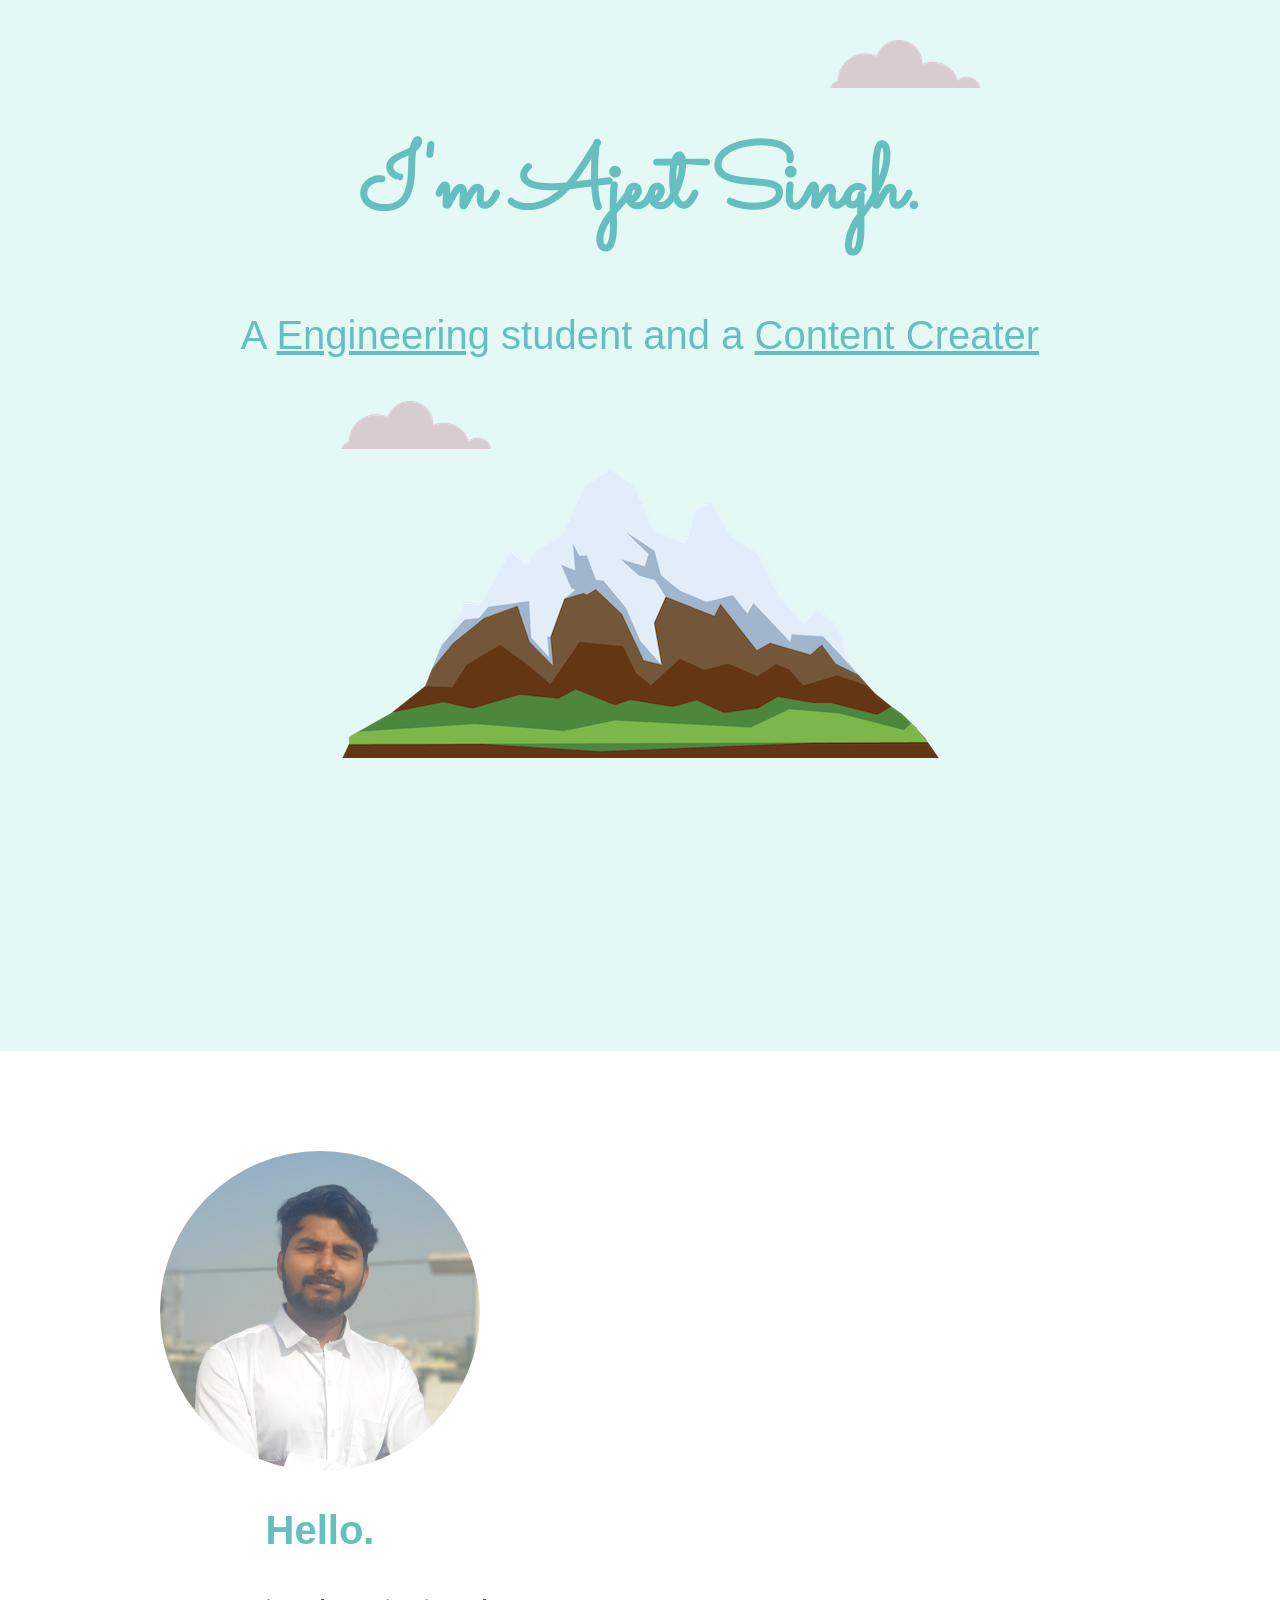
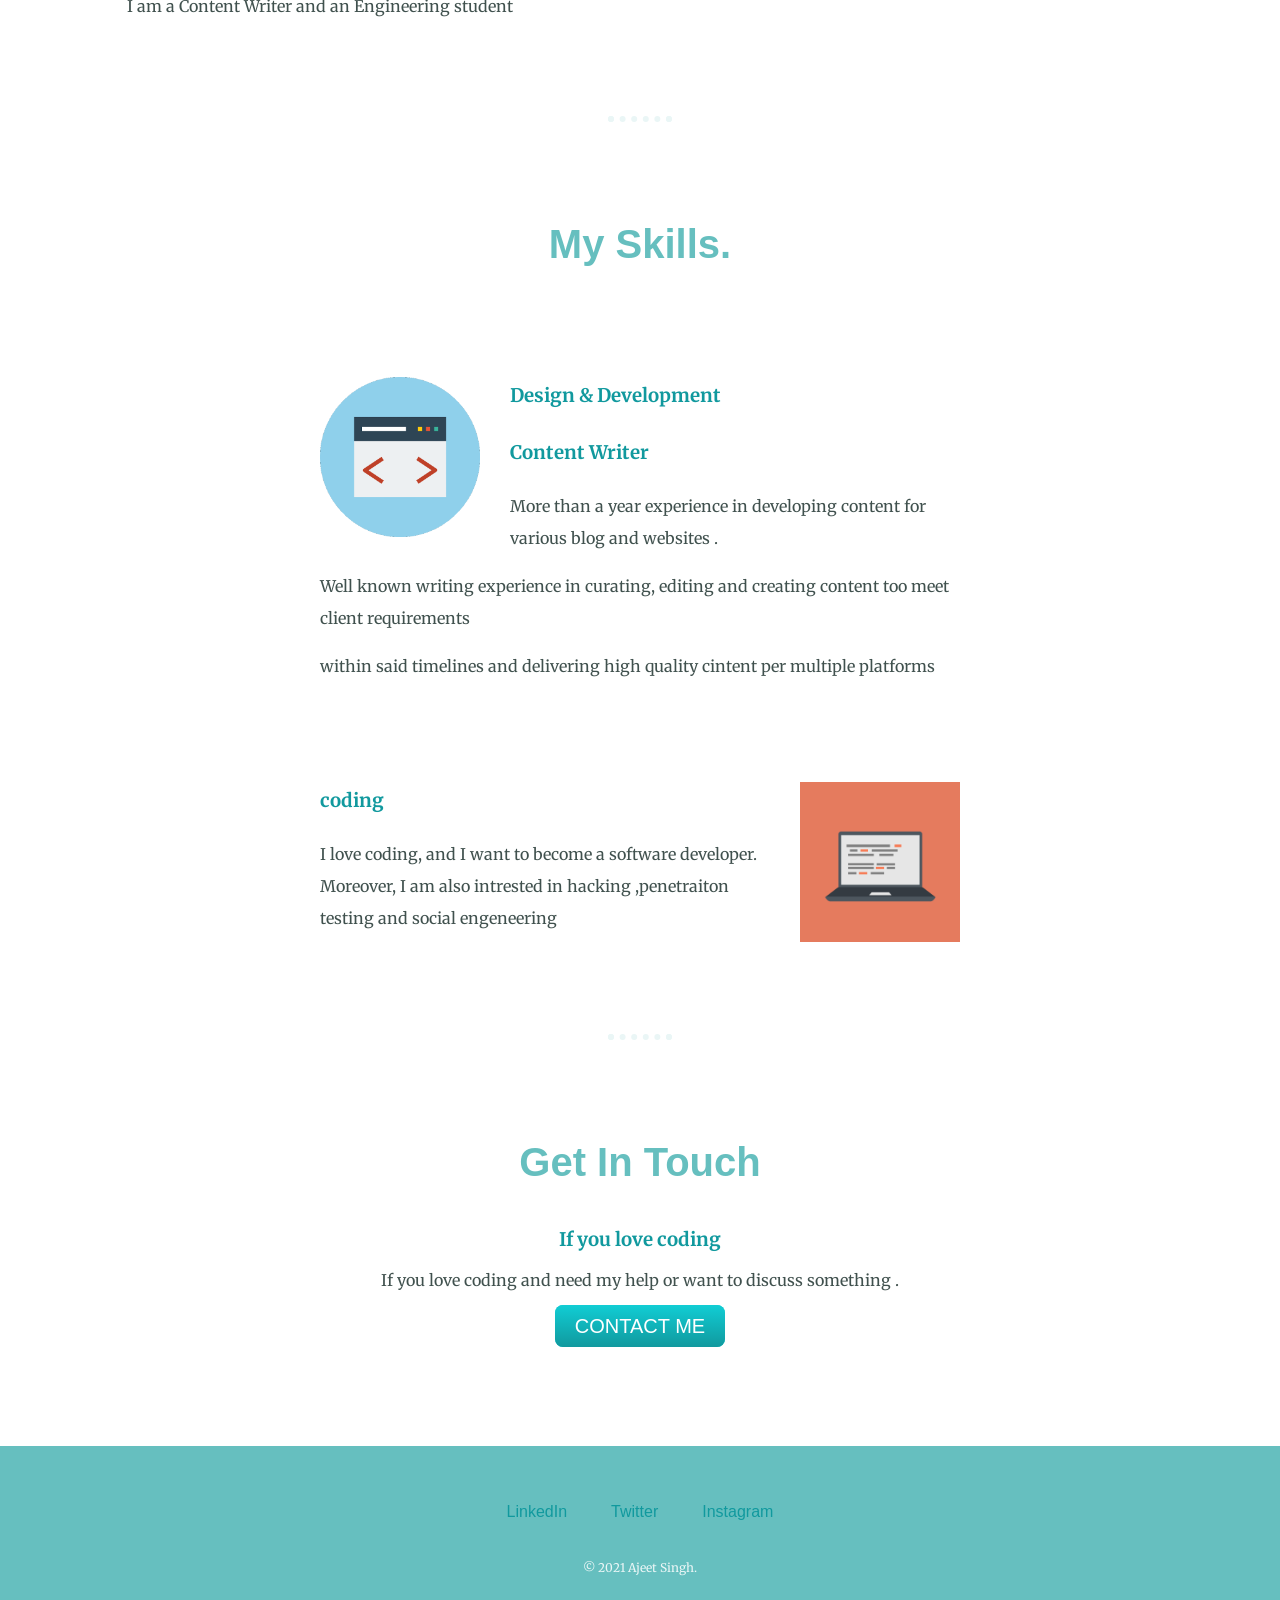
==== index.html @ 9bbdfbdd "Add files via upload" ====
<!DOCTYPE html>
<html lang="en" dir="ltr">
  <head>
    <meta charset="utf-8">
    <title>Ajeet Singh</title>
    <link rel="stylesheet" href="css/style.css">
    
    <link href="https://fonts.googleapis.com/css2?family=Merriweather:wght@300&family=Sacramento&display=swap" rel="stylesheet">
  </head>
  <body>
    <div class="top">
      <img class="top-cloud"src="images/cloud.png" alt="Cloud image">
      <h1>I'm Ajeet Singh.</h1>
      <h2 class="sub">A <span class="eng">Engineering</span> student and a <span class="eng">Content Creater</span></h2>
      <img class="bottom-cloud"src="images/cloud.png" alt="Cloud image">
      <img src="images/mountain.png" alt="Mountain image">
      <canvas class="particles-js-canvas-e1" width="1349" height="300" style="width:100%;height:100%"></canvas>
    </div>
    <div class="middle-container">
      <div class="profile">
        <img class="profile" src="img.jpeg" alt="Profile picture">
        <h2>Hello.</h2>
        <p class="intro">I am a Content Writer and an Engineering student</p>
      </div>
      <hr>
      <div class="skills">
        <h2>My Skills.</h2>
        <div class="skill-row">
          <img class="code-img" src="images/code image.gif" alt="Code Image">
          <h3>Design & Development </h3>
          <h3>Content Writer</h3>
          <p class="dd"> More than a year experience in developing content for various blog and websites .</p>
          <p> Well known writing experience in curating, editing and creating content too meet client requirements </p>
          <p>within said timelines and delivering high quality cintent per multiple platforms</p>
        </div>
        <div class="skill-row">
          <img class="comp-img" src="images/computer.png" alt="Computer Ima">
          <h3>coding</h3>
          <p class="bb">I love coding, and I want to become a software developer. Moreover, I am also intrested in hacking ,penetraiton testing and social engeneering</p>
        </div>
      </div>
      <hr>
      <div class="contact-me">
        <h2>Get In Touch</h2>
        <h3>If you love coding</h3>
        <p class="contactt-masssage">If you love coding and need my help or want to discuss something .</p>
        <a class="btn" href="mailto:ajeetsingh7632@email.com">CONTACT ME</a>
      </div>
    </div>


    <div class="bottom-container">
      <a class="footer-link" href="https://www.linkedin.com/in/ajeet-singh-66810616a">LinkedIn</a>
      <a class="footer-link" href="https://twitter.com/">Twitter</a>
      <a class="footer-link" href="https://www.instagram.com/">Instagram</a>
      <p class="copyright">© 2021 Ajeet Singh.</p>
    </div>
<!-- <script src="https://cdnjs.cloudflare.com/ajax/libs/OwlCarousel2/2.2.1/owl.carousel.js"></script>
<script src="./js/app.js"></script>
<script src="https://cdnjs.cloudflare.com/ajax/libs/uikit/3.0.0-beta.40/js/uikit.min.js"></script>
<script src="https://cdnjs.cloudflare.com/ajax/libs/uikit/3.0.0-beta.40/js/uikit-icons.min.js"></script> -->
  </body>
</html>
---- css/style.css ----
.profile{
  border-radius: 50%;
  height: 50%;
  width: 50%;
}
body{
  margin: 0;
  font-family: 'Merriweather', serif;
  text-align: center;
  color: #40514E;
}

hr{
  border: dotted #EAF6F6 6px;
  border-bottom: none;
  width: 4%;
  margin: 100px auto;
}
h1{
  line-height: 2;
  font-size: 5.625rem;
  margin: 0 auto 0 auto;
  font-family: 'Sacramento', cursive;
  margin-top: 50px auto 0 auto;
color: #66BFBF;
}

h2{
  font-size: 2.5rem;
  font-family: 'Montserrat',sans-serif;
  padding-bottom: 10px;
  color: #66BFBF;
}

h3{
color: #11999E;
}

a{
color: #11999E;
line-height: 2;
font-family: 'Montserrat',sans-serif;
margin: 10px 20px;
text-decoration: none;
}

a:hover {
  color: #EAF6F6;
}

.skill-row{
  width: 50%;
  margin: 100px auto 100px auto;
  text-align: left;
  line-height: 2;
}

.sub{
  font-weight: normal;
}
.top{
  background-color: #E4F9F5;
  position: relative;
  padding-top: 100px;
    }
.middle-container{
margin: 100px 0;
}

.bottom-container{
  background-color: #66BFBF;
  padding: 50px 0 20px;

  }
  .intro{

  }
.eng{text-decoration: underline;}

.top-cloud{
  position: absolute;
  right: 300px;
  top: 40px;
}
.bottom-cloud{
  position: absolute;
}

.code-img{
  width: 25%;
  float: left;
  margin-right: 30px;
}
.comp-img{
  width: 25%;
  float: right;
  margin-left: 30px;
}

.contact-message{
  width: 40%;
  margin: 40px auto 60px;

}
.btn {
  background: #11cdd4;
  background-image: -webkit-linear-gradient(top, #11cdd4, #11999e);
  background-image: -moz-linear-gradient(top, #11cdd4, #11999e);
  background-image: -ms-linear-gradient(top, #11cdd4, #11999e);
  background-image: -o-linear-gradient(top, #11cdd4, #11999e);
  background-image: linear-gradient(to bottom, #11cdd4, #11999e);
  -webkit-border-radius: 8;
  -moz-border-radius: 8;
  border-radius: 8px;
  font-family: 'Montserrat',sans-serif;;
  color: #ffffff;
  font-size: 20px;
  padding: 10px 20px 10px 20px;
  text-decoration: none;
}

.btn:hover {
  background: #30e3cb;
  background-image: -webkit-linear-gradient(top, #30e3cb, #2bc4ad);
  background-image: -moz-linear-gradient(top, #30e3cb, #2bc4ad);
  background-image: -ms-linear-gradient(top, #30e3cb, #2bc4ad);
  background-image: -o-linear-gradient(top, #30e3cb, #2bc4ad);
  background-image: linear-gradient(to bottom, #30e3cb, #2bc4ad);
  text-decoration: none;
}
.copyright{
  color: #EAF6F6;
  font-size: .75rem;
  padding: 20px 0 ;
}
/*--------------------------------------------------*/
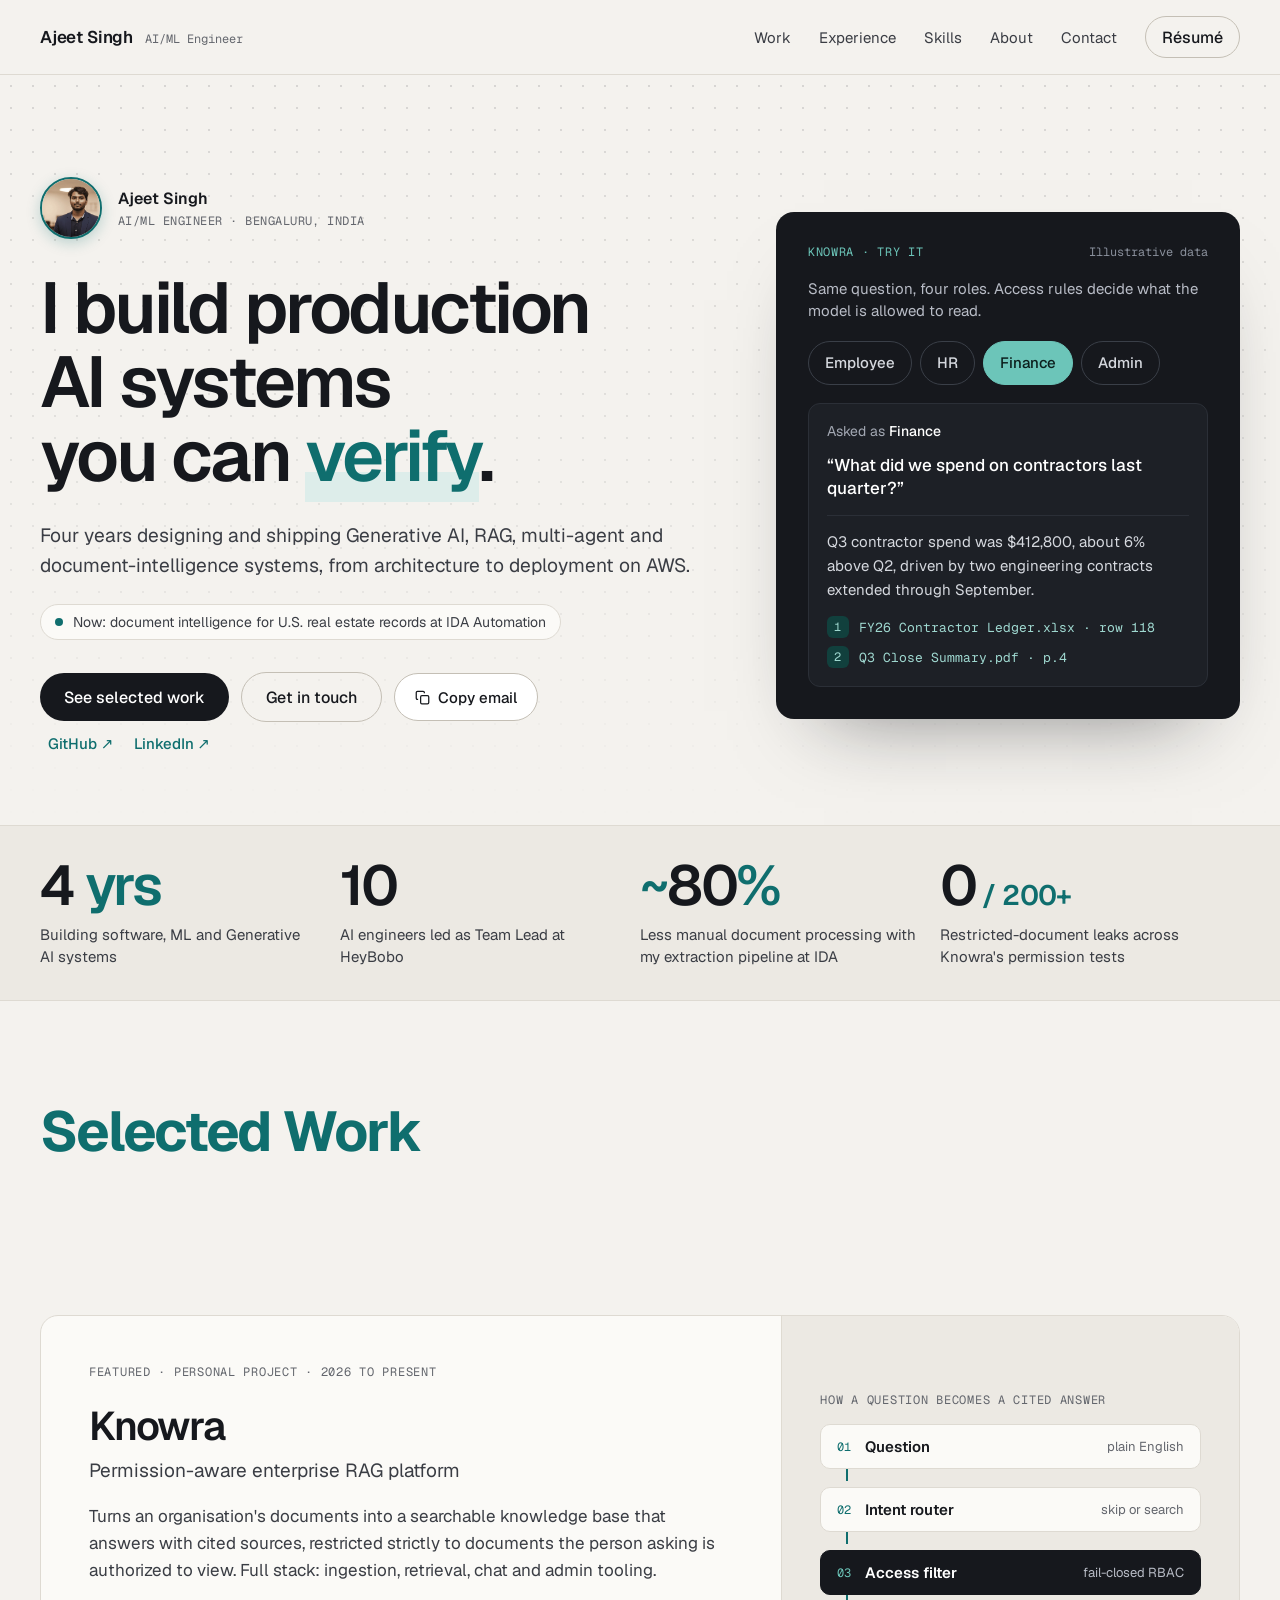
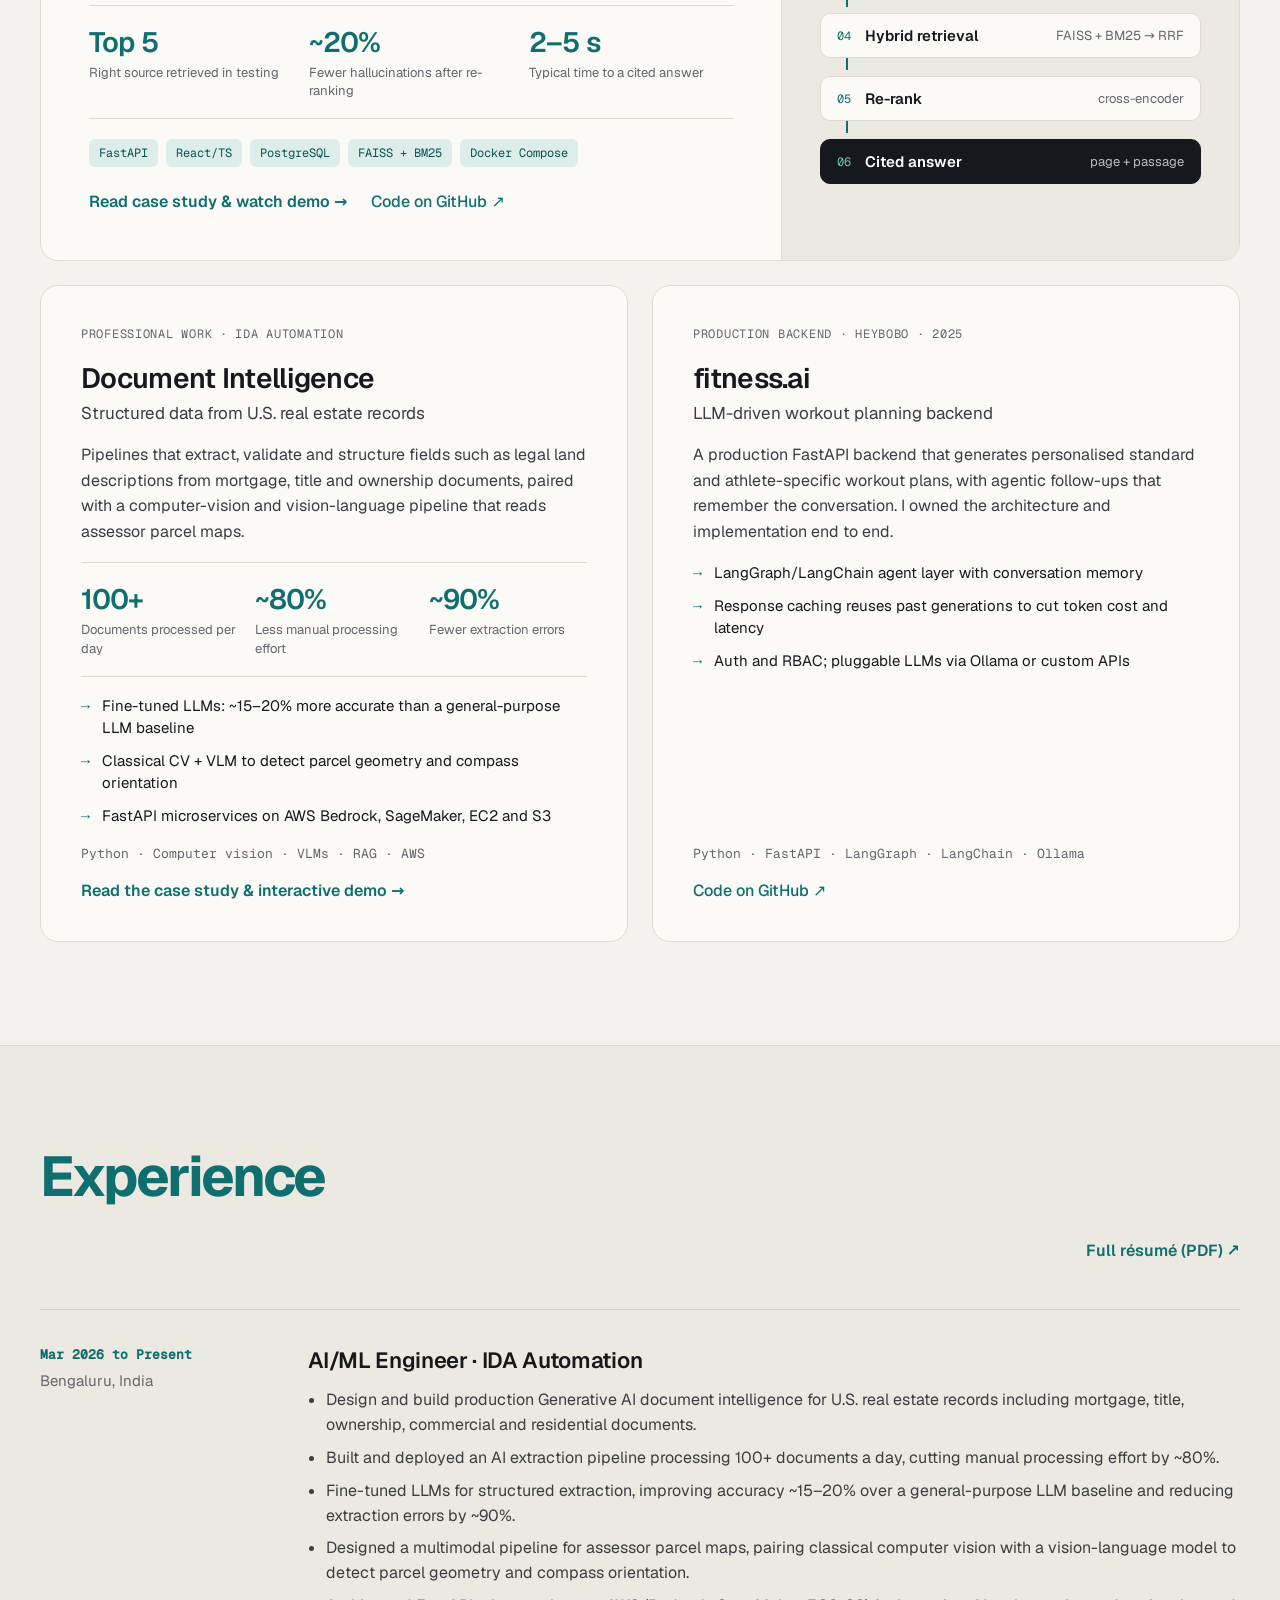
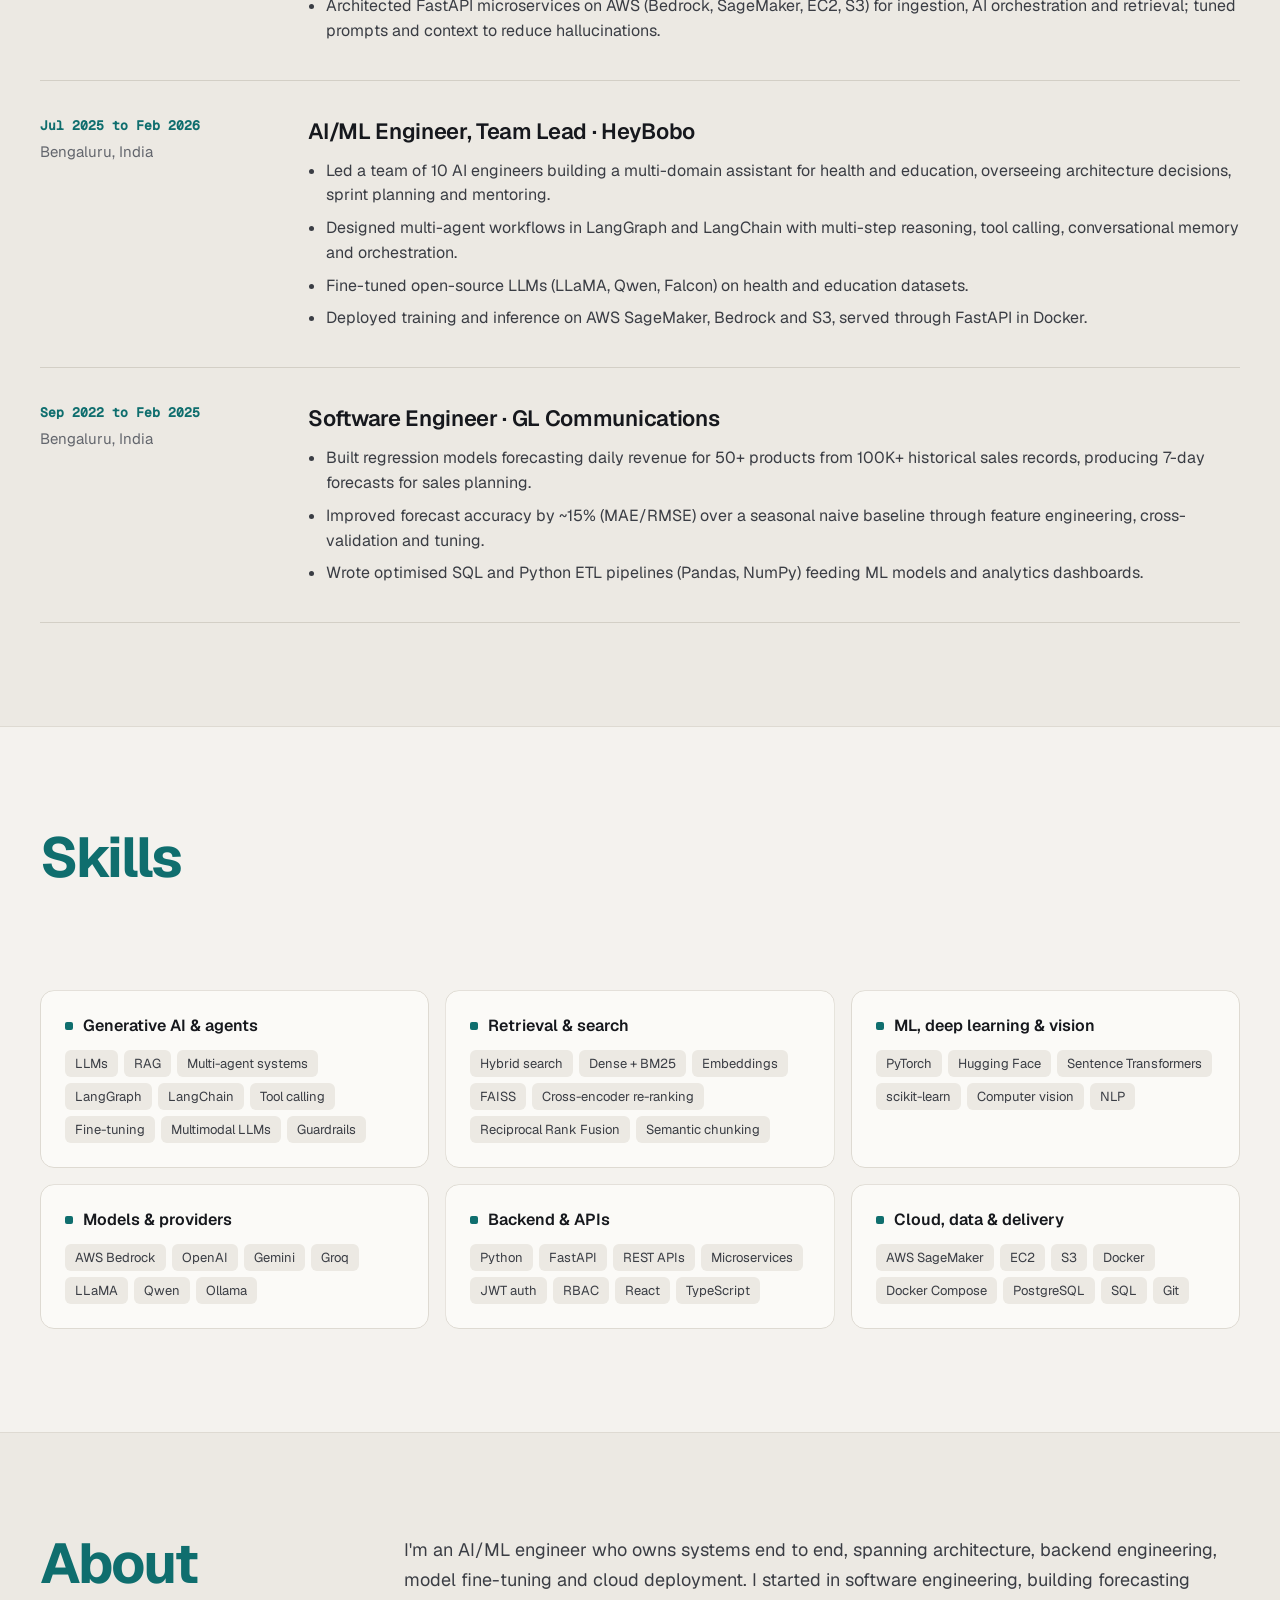
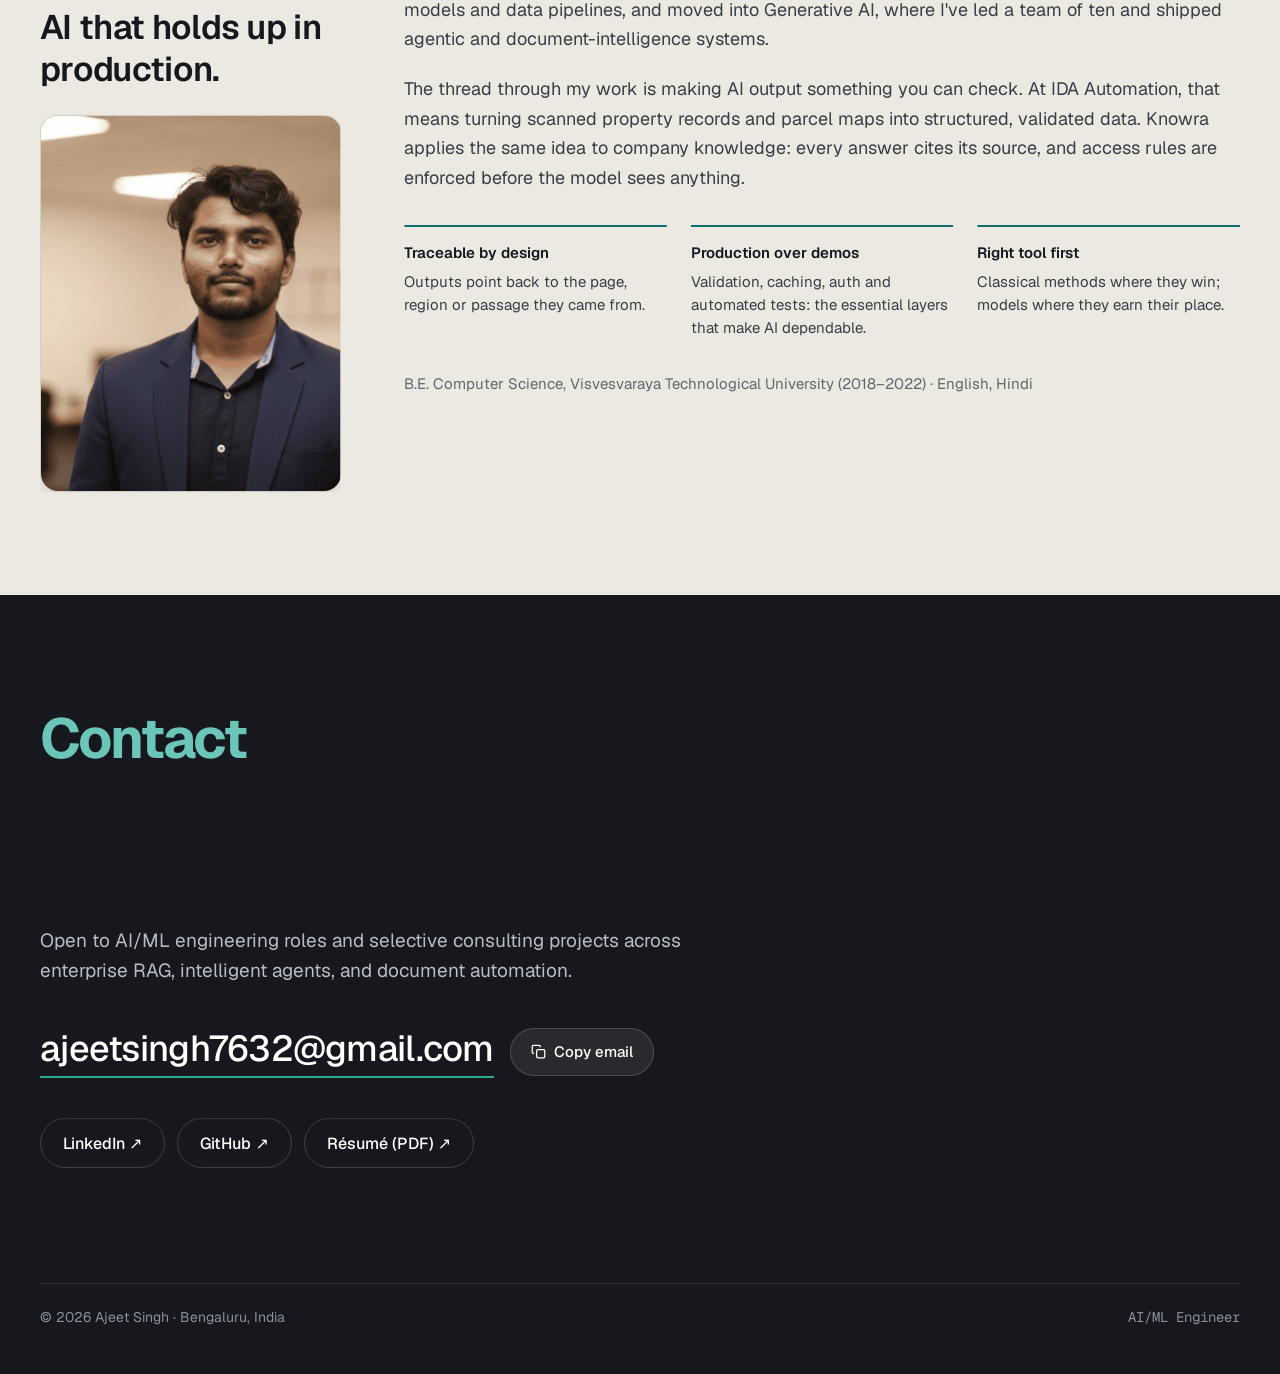
==== commit 0ae9383a: "Initial portfolio commit" ====
--- a/index.html
+++ b/index.html
@@ -1,63 +1,15 @@
-<!DOCTYPE html>
-<html lang="en" dir="ltr">
-  <head>
-    <meta charset="utf-8">
-    <title>Ajeet Singh</title>
-    <link rel="stylesheet" href="css/style.css">
-    
-    <link href="https://fonts.googleapis.com/css2?family=Merriweather:wght@300&family=Sacramento&display=swap" rel="stylesheet">
-  </head>
-  <body>
-    <div class="top">
-      <img class="top-cloud"src="images/cloud.png" alt="Cloud image">
-      <h1>I'm Ajeet Singh.</h1>
-      <h2 class="sub">A <span class="eng">Engineering</span> student and a <span class="eng">Content Creater</span></h2>
-      <img class="bottom-cloud"src="images/cloud.png" alt="Cloud image">
-      <img src="images/mountain.png" alt="Mountain image">
-      <canvas class="particles-js-canvas-e1" width="1349" height="300" style="width:100%;height:100%"></canvas>
-    </div>
-    <div class="middle-container">
-      <div class="profile">
-        <img class="profile" src="img.jpeg" alt="Profile picture">
-        <h2>Hello.</h2>
-        <p class="intro">I am a Content Writer and an Engineering student</p>
-      </div>
-      <hr>
-      <div class="skills">
-        <h2>My Skills.</h2>
-        <div class="skill-row">
-          <img class="code-img" src="images/code image.gif" alt="Code Image">
-          <h3>Design & Development </h3>
-          <h3>Content Writer</h3>
-          <p class="dd"> More than a year experience in developing content for various blog and websites .</p>
-          <p> Well known writing experience in curating, editing and creating content too meet client requirements </p>
-          <p>within said timelines and delivering high quality cintent per multiple platforms</p>
-        </div>
-        <div class="skill-row">
-          <img class="comp-img" src="images/computer.png" alt="Computer Ima">
-          <h3>coding</h3>
-          <p class="bb">I love coding, and I want to become a software developer. Moreover, I am also intrested in hacking ,penetraiton testing and social engeneering</p>
-        </div>
-      </div>
-      <hr>
-      <div class="contact-me">
-        <h2>Get In Touch</h2>
-        <h3>If you love coding</h3>
-        <p class="contactt-masssage">If you love coding and need my help or want to discuss something .</p>
-        <a class="btn" href="mailto:ajeetsingh7632@email.com">CONTACT ME</a>
-      </div>
-    </div>
-
-
-    <div class="bottom-container">
-      <a class="footer-link" href="https://www.linkedin.com/in/ajeet-singh-66810616a">LinkedIn</a>
-      <a class="footer-link" href="https://twitter.com/">Twitter</a>
-      <a class="footer-link" href="https://www.instagram.com/">Instagram</a>
-      <p class="copyright">© 2021 Ajeet Singh.</p>
-    </div>
-<!-- <script src="https://cdnjs.cloudflare.com/ajax/libs/OwlCarousel2/2.2.1/owl.carousel.js"></script>
-<script src="./js/app.js"></script>
-<script src="https://cdnjs.cloudflare.com/ajax/libs/uikit/3.0.0-beta.40/js/uikit.min.js"></script>
-<script src="https://cdnjs.cloudflare.com/ajax/libs/uikit/3.0.0-beta.40/js/uikit-icons.min.js"></script> -->
-  </body>
-</html>
+<!DOCTYPE html>
+<html lang="en">
+<head>
+  <meta charset="utf-8">
+  <meta http-equiv="refresh" content="0; url=site/index.html">
+  <link rel="canonical" href="site/index.html">
+  <title>Ajeet Singh - Portfolio</title>
+  <script>
+    window.location.replace("site/index.html" + window.location.search + window.location.hash);
+  </script>
+</head>
+<body style="background:#0F1115;color:#E8E9EC;font-family:sans-serif;display:flex;align-items:center;justify-content:center;height:100vh;margin:0;">
+  <p>Loading Portfolio... <a href="site/index.html" style="color:#0F6E6E;">Click here if you are not redirected automatically</a>.</p>
+</body>
+</html>
